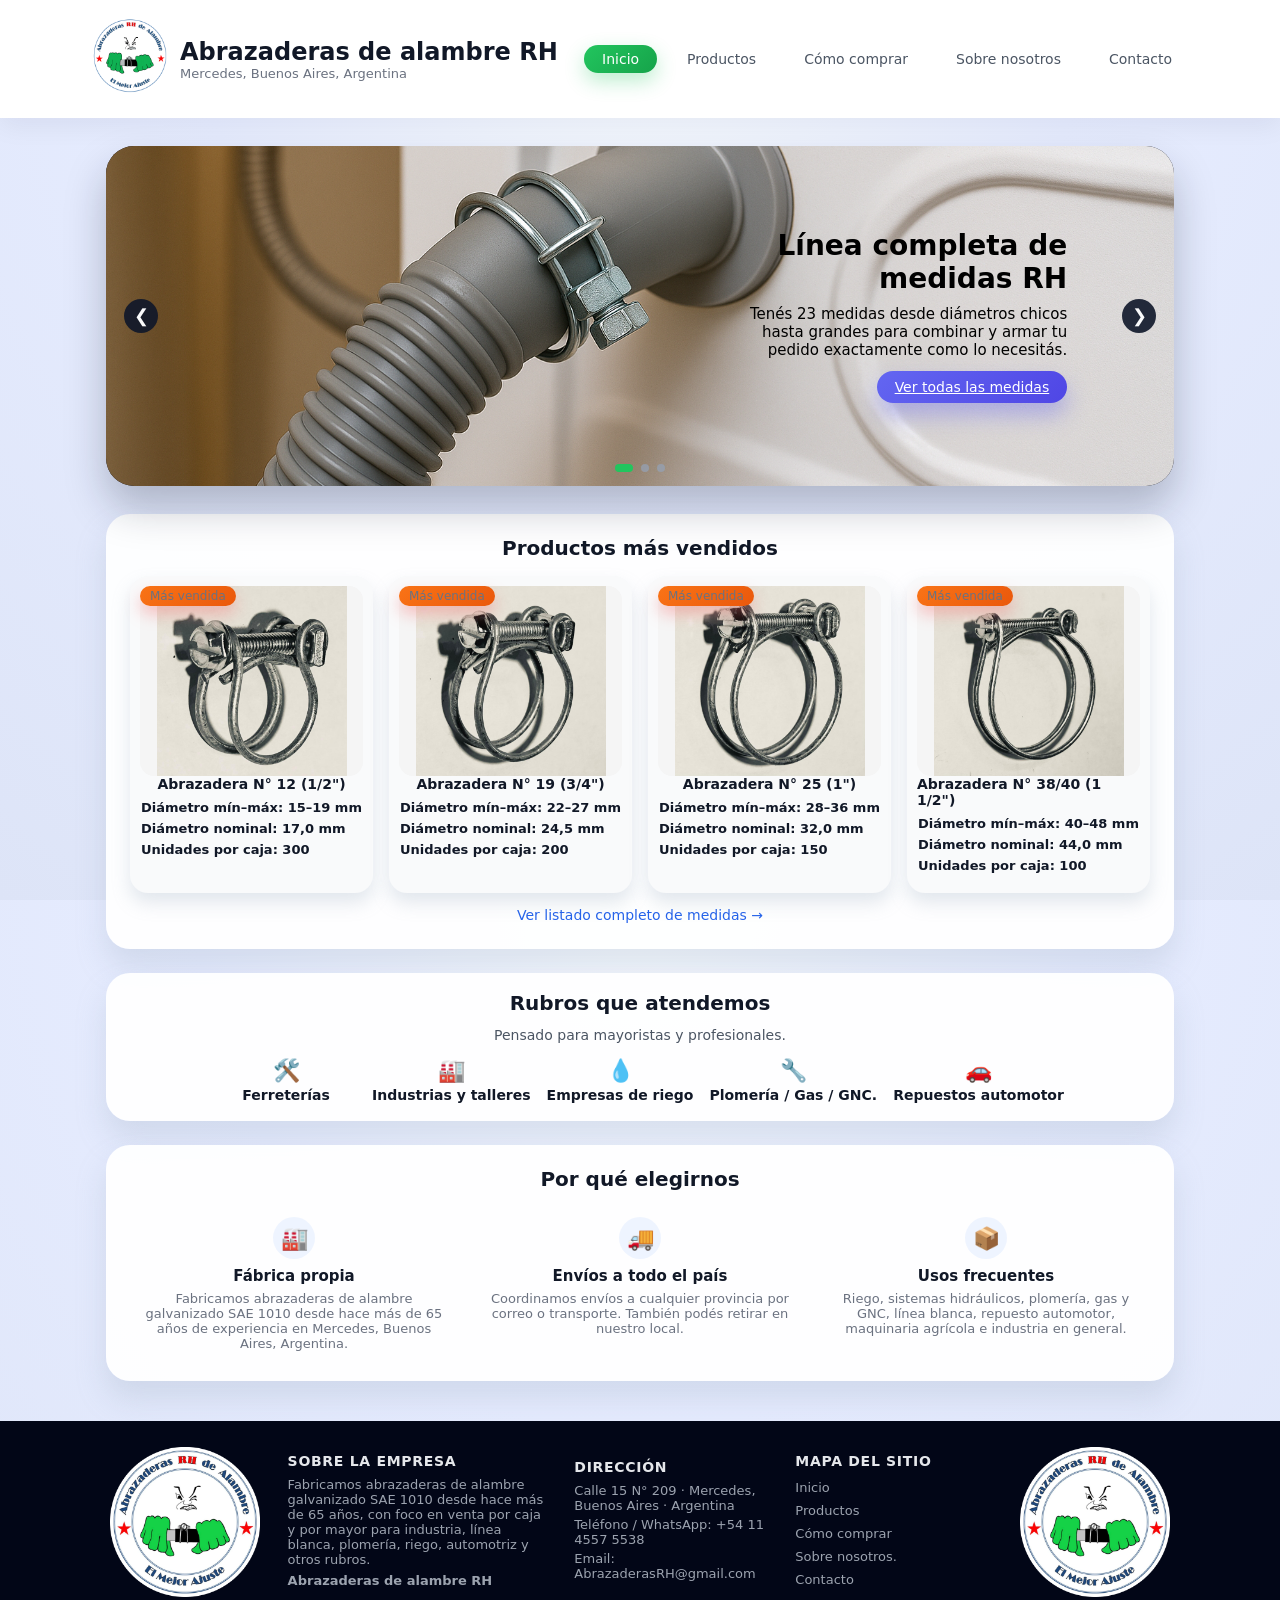
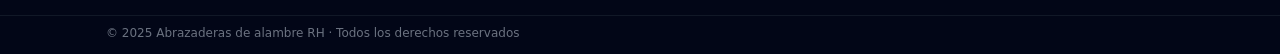
==== index.html @ 7b851ed1 "Subo sitio RH completo" ====
<!DOCTYPE html>
<html lang="es">
  <head>
    <meta charset="UTF-8">
    <title>Abrazaderas de alambre RH - Inicio</title>
    <meta name="viewport" content="width=device-width, initial-scale=1">
    <link rel="stylesheet" href="styles.css">
    <link rel="icon" type="image/png" href="favicon.png">
  </head>
  <body>

    <!-- NAVBAR -->
    <nav class="navbar">
      <div class="container navbar-inner">
        <!-- IZQUIERDA: LOGO + NOMBRE -->
        <div class="navbar-left">
          <a href="index.html">
            <img src="logo.png" alt="Logo Abrazaderas RH" class="navbar-logo">
          </a>
          <div>
            <a href="index.html" class="navbar-brand">Abrazaderas de alambre RH</a>
            <div class="navbar-sub">Mercedes, Buenos Aires, Argentina</div>
          </div>
        </div>

        <!-- DERECHA: MENÚ -->
        <div class="nav-links">
          <a href="index.html" class="nav-link active">Inicio</a>
          <a href="productos.html" class="nav-link">Productos</a>
          <a href="como-comprar.html" class="nav-link">Cómo comprar</a>
          <a href="sobre-nosotros.html" class="nav-link">Sobre nosotros</a>
          <a href="contacto.html" class="nav-link">Contacto</a>
        </div>
      </div>
    </nav>

    <main class="container">

      <!-- SLIDER / HERO -->
      <section class="hero hero-slider">
        <div class="slider">
          <div class="slider-track">
            <!-- Slide 1: Abrazaderas por caja -->
            <div class="slide">
              <img src="lavarropa.png" alt="Abrazaderas RH - Foto 1">
              <div class="slide-caption">
                <h1 style="color: #000000;">
                  Línea completa de medidas RH
                </h1>
                <p style="color: #000000;">
                  Tenés 23 medidas desde diámetros chicos hasta grandes para combinar y armar tu pedido exactamente como lo necesitás.
                </p>

                <div style="margin-top:12px; display:flex; gap:10px; justify-content:flex-end;">
                  <a href="productos.html" class="btn btn-primary">Ver todas las medidas</a>
                </div>
              </div>
            </div>

            <!-- Slide 2: Fábrica propia -->
            <div class="slide">
              <img
                src="auto mototr.png"
                alt="Abrazaderas RH - Información y contacto"
              >
              <div class="slide-caption">
                <h1>Conocé más sobre Abrazaderas RH</h1>
                <p>
                  Somos una fábrica familiar de abrazaderas de alambre galvanizado SAE 1010,
                  con más de 65 años de trabajo en Mercedes, Buenos Aires.
                </p>

                <div style="margin-top: 12px; display:flex; gap:8px; justify-content:flex-end; flex-wrap:wrap;">
                  <!-- BOTÓN 1: SOBRE NOSOTROS -->
                  <a
                    href="sobre-nosotros.html"
                    class="btn btn-primary"
                  >
                    Sobre nosotros
                  </a>
                </div>
              </div>
            </div>

            <!-- Slide 3: Pedidos mayoristas por WhatsApp -->
            <div class="slide">
              <img src="Manguera.png" alt="Abrazaderas RH - Foto 3">
              <div class="slide-caption">
                <h1>Pedidos muy fáciles</h1>
                <p>
                  Armás el pedido por caja en la web y te enviamos un mail con el detalle para confirmar stock, precios, pago y envío.
                </p>
                <div style="margin-top:12px; display:flex; gap:10px; justify-content:flex-end;">
                  <a href="como-comprar.html" class="btn btn-secondary">Cómo hacer tu pedido</a>
                </div>
              </div>
            </div>
          </div>

          <button class="slider-arrow slider-arrow-prev">&#10094;</button>
          <button class="slider-arrow slider-arrow-next">&#10095;</button>

          <div class="slider-dots">
            <button class="slider-dot active" data-index="0"></button>
            <button class="slider-dot" data-index="1"></button>
            <button class="slider-dot" data-index="2"></button>
          </div>
        </div>
      </section>

      <!-- PRODUCTOS MÁS VENDIDOS -->
      <section class="card">
        <h2>Productos más vendidos</h2>

        <div class="featured-grid">
          <!-- N° 12 (1/2") -->
          <a href="productos.html#producto-12" class="featured-item" style="position:relative;">
            <span class="producto-badge">Más vendida</span>
            <img src="imgabra12.jpg" alt="Abrazadera N° 12 (1/2&quot;)">
            <h3>Abrazadera N° 12 (1/2")</h3>
            <div style="margin-top:4px;">
              <p class="producto-card-tech">Diámetro mín–máx: 15–19 mm</p>
              <p class="producto-card-tech">Diámetro nominal: 17,0 mm</p>
              <p class="producto-card-tech">Unidades por caja: 300</p>
            </div>
          </a>

          <!-- N° 19 (3/4") -->
          <a href="productos.html#producto-19" class="featured-item" style="position:relative;">
            <span class="producto-badge">Más vendida</span>
            <img src="imgabra19.jpg" alt="Abrazadera N° 19 (3/4&quot;)">
            <h3>Abrazadera N° 19 (3/4")</h3>
            <div style="margin-top:4px;">
              <p class="producto-card-tech">Diámetro mín–máx: 22–27 mm</p>
              <p class="producto-card-tech">Diámetro nominal: 24,5 mm</p>
              <p class="producto-card-tech">Unidades por caja: 200</p>
            </div>
          </a>

          <!-- N° 25 (1") -->
          <a href="productos.html#producto-25" class="featured-item" style="position:relative;">
            <span class="producto-badge">Más vendida</span>
            <img src="imgabra25.jpg" alt="Abrazadera N° 25 (1&quot;)">
            <h3>Abrazadera N° 25 (1")</h3>
            <div style="margin-top:4px;">
              <p class="producto-card-tech">Diámetro mín–máx: 28–36 mm</p>
              <p class="producto-card-tech">Diámetro nominal: 32,0 mm</p>
              <p class="producto-card-tech">Unidades por caja: 150</p>
            </div>
          </a>

          <!-- N° 38/40 (1 1/2") -->
          <a href="productos.html#producto-38-40" class="featured-item" style="position:relative;">
            <span class="producto-badge">Más vendida</span>
            <img src="imgabra38-40.jpg" alt="Abrazadera N° 38/40 (1 1/2&quot;)">
            <h3>Abrazadera N° 38/40 (1 1/2")</h3>
            <div style="margin-top:4px;">
              <p class="producto-card-tech">Diámetro mín–máx: 40–48 mm</p>
              <p class="producto-card-tech">Diámetro nominal: 44,0 mm</p>
              <p class="producto-card-tech">Unidades por caja: 100</p>
            </div>
          </a>

        </div>

        <p style="text-align:center; margin-top:14px; font-size:14px;">
          <a href="productos.html" style="color:#2563eb; text-decoration:none;">
            Ver listado completo de medidas →
          </a>
        </p>
      </section>

      <!-- RUBROS QUE ATENDEMOS -->
      <section class="card" style="padding-top:18px; padding-bottom:18px;">
        <h2 style="margin-bottom:10px;">Rubros que atendemos</h2>
        <p class="info-texto" style="text-align:center; margin-bottom:12px;">
          Pensado para mayoristas y profesionales.
        </p>
        <div style="display:flex; flex-wrap:wrap; justify-content:center; gap:16px;">
          <div style="text-align:center; min-width:140px;">
            <div style="font-size:22px; margin-bottom:4px;">🛠️</div>
            <div style="font-size:14px; font-weight:600;">Ferreterías</div>
          </div>
          <div style="text-align:center; min-width:140px;">
            <div style="font-size:22px; margin-bottom:4px;">🏭</div>
            <div style="font-size:14px; font-weight:600;">Industrias y talleres</div>
          </div>
          <div style="text-align:center; min-width:140px;">
            <div style="font-size:22px; margin-bottom:4px;">💧</div>
            <div style="font-size:14px; margin-bottom:0; font-weight:600;">Empresas de riego</div>
          </div>
          <div style="text-align:center; min-width:160px;">
            <div style="font-size:22px; margin-bottom:4px;">🔧</div>
            <div style="font-size:14px; font-weight:600;">Plomería / Gas / GNC.</div>
          </div>
          <div style="text-align:center; min-width:160px;">
            <div style="font-size:22px; margin-bottom:4px;">🚗</div>
            <div style="font-size:14px; font-weight:600;">Repuestos automotor</div>
          </div>
        </div>
      </section>

      <!-- POR QUÉ ELEGIRNOS -->
      <section class="card">
        <h2>Por qué elegirnos</h2>
        <div class="about-icons">
          <div class="about-item">
            <div class="about-icon">🏭</div>
            <h3>Fábrica propia</h3>
            <p>
              Fabricamos abrazaderas de alambre galvanizado SAE 1010 desde hace más de 65 años de experiencia
              en Mercedes, Buenos Aires, Argentina.
            </p>
          </div>
          <div class="about-item">
            <div class="about-icon">🚚</div>
            <h3>Envíos a todo el país</h3>
            <p>
              Coordinamos envíos a cualquier provincia por correo o transporte.
              También podés retirar en nuestro local.
            </p>
          </div>
          <div class="about-item">
            <div class="about-icon">📦</div>
            <h3>Usos frecuentes</h3>
            <p>
              Riego, sistemas hidráulicos, plomería, gas y GNC, línea blanca,
              repuesto automotor, maquinaria agrícola e industria en general.
            </p>
          </div>
        </div>
      </section>

    </main>

    <!-- FOOTER -->
    <footer>
      <div class="footer-main">
        <div class="container footer-inner">
          <!-- LOGO GRANDE ARRIBA (SE OCULTA EN CELULAR) -->
          <div class="footer-logo-side footer-logo-top">
            <a href="index.html">
              <img src="logoblanco.jpg" alt="Logo Abrazaderas RH">
            </a>
          </div>

          <!-- COLUMNA 1: SOBRE LA EMPRESA -->
          <div class="footer-column">
            <h4>Sobre la empresa</h4>
            <p>
              Fabricamos abrazaderas de alambre galvanizado SAE 1010 desde hace más de 65 años,
              con foco en venta por caja y por mayor para industria, línea blanca, plomería,
              riego, automotriz y otros rubros.
            </p>
            <p class="footer-brand">Abrazaderas de alambre RH</p>
          </div>

          <!-- COLUMNA 2: DIRECCIÓN -->
          <div class="footer-column">
            <h4>Dirección</h4>
            <p>Calle 15 N° 209 · Mercedes, Buenos Aires · Argentina</p>
            <p>Teléfono / WhatsApp: +54 11 4557 5538</p>
            <p>Email: AbrazaderasRH@gmail.com</p>
          </div>

          <!-- COLUMNA 3: MAPA DEL SITIO -->
          <div class="footer-column">
            <h4>Mapa del sitio</h4>
            <ul class="footer-links">
              <li><a href="index.html">Inicio</a></li>
              <li><a href="productos.html">Productos</a></li>
              <li><a href="como-comprar.html">Cómo comprar</a></li>
              <li><a href="sobre-nosotros.html">Sobre nosotros.</a></li>
              <li><a href="contacto.html">Contacto</a></li>
            </ul>
          </div>

          <!-- LOGO GRANDE DERECHA -->
          <!-- LOGO GRANDE ABAJO (SE VE TAMBIÉN EN CELULAR) -->
          <div class="footer-logo-side footer-logo-bottom">
            <a href="index.html">
              <img src="logoblanco.jpg" alt="Logo Abrazaderas RH">
            </a>
          </div>
        </div>
      </div>

      <div class="footer-bottom">
        <div class="container footer-bottom-inner">
          © 2025 Abrazaderas de alambre RH · Todos los derechos reservados
        </div>
      </div>
    </footer>

    <!-- JS del slider -->
    <script>
      document.addEventListener("DOMContentLoaded", function () {
        const track = document.querySelector(".slider-track");
        const slides = document.querySelectorAll(".slide");
        const prevBtn = document.querySelector(".slider-arrow-prev");
        const nextBtn = document.querySelector(".slider-arrow-next");
        const dots = document.querySelectorAll(".slider-dot");

        let current = 0;
        const total = slides.length;
        let autoTimer = null;

        function goToSlide(index) {
          if (!track) return;
          current = (index + total) % total;
          const offset = -current * 100;
          track.style.transform = "translateX(" + offset + "%)";
          dots.forEach((d, i) => d.classList.toggle("active", i === current));
        }

        function startAuto() {
          stopAuto();
          autoTimer = setInterval(() => {
            goToSlide(current + 1);
          }, 5000);
        }

        function stopAuto() {
          if (autoTimer) clearInterval(autoTimer);
        }

        if (prevBtn && nextBtn) {
          prevBtn.addEventListener("click", () => {
            goToSlide(current - 1);
            startAuto();
          });
          nextBtn.addEventListener("click", () => {
            goToSlide(current + 1);
            startAuto();
          });
        }

        dots.forEach(dot => {
          dot.addEventListener("click", () => {
            const idx = parseInt(dot.getAttribute("data-index"), 10);
            goToSlide(idx);
            startAuto();
          });
        });

        goToSlide(0);
        startAuto();
      });
    </script>

  </body>
</html>
---- styles.css ----
/* -------------------
   RESET BÁSICO
   - Saca márgenes/paddings por defecto del navegador
   - Activa box-sizing: border-box en todo (más fácil calcular anchos)
------------------- */
* {
  box-sizing: border-box;  /* el ancho incluye padding y borde */
  margin: 0;
  padding: 0;
}

html,
body {
  height: 100%; /* para que el body pueda ocupar todo el alto */
}

body {
  /* Fuente general del sitio (tipo "moderna" del sistema) */
  font-family: system-ui, -apple-system, BlinkMacSystemFont, "Segoe UI", sans-serif;
  /* Fondo con degradé radial celeste clarito */
  background: radial-gradient(circle at top, #f7fbff 0, #e6ecff 40%, #dde4f7 100%);
  color: #111827; /* texto principal gris muy oscuro (casi negro) */
}

/* CONTENEDOR GENERAL
   - Limita el contenido al centro con un máximo de ancho
   - Deja un poco de padding lateral
*/
.container {
  max-width: 1100px;
  margin: 0 auto;   /* centra horizontalmente */
  padding: 0 16px;  /* espacio a los lados */
}

/* -------------------
   NAVBAR (barra superior)
------------------- */

.navbar {
  position: sticky;                  /* se queda pegada arriba al hacer scroll */
  top: 0;
  z-index: 50;                       /* por encima de otros elementos */
  background: #ffffff;               /* fondo blanco */
  box-shadow: 0 8px 25px rgba(15, 23, 42, 0.06); /* sombrita suave */
}

.navbar-inner {
  display: flex;                     /* alinea logo + menú en una fila */
  align-items: center;
  justify-content: space-between;    /* espacio entre logo y links */
  padding: 16px 0;
}

/* Contenedor logo + texto más juntito */
.navbar-left {
  display: flex;
  align-items: center;
  gap: 8px;                          /* separa un poco logo y texto */
}

/* Logo grande */
.navbar-logo {
  height: 82px;
  width: auto;                       /* respeta proporciones de la imagen */
}

/* En pantallas chicas hago el logo un poco más chico */
@media (max-width: 600px) {
  .navbar-logo {
    height: 64px;
  }
}

/* Texto de marca (título) al lado del logo */
.navbar-brand {
  font-weight: 800;                  /* bien gruesa la letra */
  font-size: 24px;
  color: #111827;
  text-decoration: none;             /* sin subrayado */
}

/* Subtítulo debajo o al lado de la marca, letra más chica y gris */
.navbar-sub {
  font-size: 13px;
  color: #6b7280;
}

/* Contenedor de los links del menú principal */
.nav-links {
  display: flex;
  gap: 12px;                         /* separación entre cada link */
}

/* Estilo de cada link del menú */
.nav-link {
  padding: 6px 18px;
  border-radius: 999px;              /* forma de pastilla */
  font-size: 14px;
  text-decoration: none;
  color: #4b5563;
  background: transparent;
  transition: all 0.15s ease;        /* anima cambios suaves en hover */
}

/* Hover: cambia fondo y color para feedback visual */
.nav-link:hover {
  background: rgba(148, 163, 184, 0.12);
  color: #111827;
}

/* Link activo (página actual): pastilla verde con sombra */
.nav-link.active {
  background: linear-gradient(135deg, #22c55e, #16a34a);
  color: #ffffff;
  box-shadow: 0 8px 20px rgba(34, 197, 94, 0.3);
}

/* -------------------
   HERO / SLIDER (portada grande)
------------------- */

.hero {
  margin: 28px 0;                    /* espacio arriba y abajo */
}

/* Título grande general que se usa en varias páginas */
.hero-title {
  font-size: 28px;
  margin-bottom: 6px;
  font-weight: 800;
}

/* Subtítulo debajo del título principal */
.hero-subtitle {
  font-size: 15px;
  color: #4b5563;
  max-width: 740px;
  margin: 0 auto;                    /* centrado */
}

/* Texto genérico para párrafos informativos */
.info-texto {
  font-size: 14px;
  color: #4b5563;
  line-height: 1.5;                  /* interlineado más cómodo para leer */
}

/* Texto informativo centrado y con ancho máximo (productos hero) */
.info-texto-center {
  text-align: center;
  max-width: 700px;
  margin: 0 auto 6px;
}

/* Versión compacta con poco margen arriba/abajo */
.info-texto-compact {
  margin-top: 4px;
  margin-bottom: 6px;
}

/* Contenedor principal del slider/hero con imagen de fondo */
.hero-slider .slider {
  position: relative;
  overflow: hidden;                  /* oculta lo que se salga del borde */
  border-radius: 28px;
  background: #020617;
  color: #f9fafb;
  box-shadow: 0 22px 40px rgba(15, 23, 42, 0.25);
}

/* Pista que contiene todas las slides una al lado de la otra */
.slider-track {
  display: flex;
  transition: transform 0.4s ease;   /* mueve las slides suavemente */
}

/* Cada slide del slider */
.slide {
  min-width: 100%;                   /* ocupa todo el ancho del slider */
  position: relative;
  height: 340px;
}

/* Imagen dentro de cada slide */
.slide img {
  width: 100%;
  height: 100%;
  object-fit: cover;                 /* recorta para llenar el espacio */
  display: block;
}

/* Caja de texto (título + descripción) superpuesta a la imagen */
.slide-caption {
  position: absolute;
  right: 10%;                        /* alejado del borde derecho */
  top: 50%;
  transform: translateY(-50%);       /* centro vertical */
  max-width: 360px;
  text-align: right;
}

.slide-caption h1 {
  font-size: 28px;
  font-weight: 800;
  margin-bottom: 10px;
}

.slide-caption p {
  font-size: 15px;
  color: #e5e7eb;
}

/* Flechas de navegación del slider (prev y next) */
.slider-arrow {
  position: absolute;
  top: 50%;
  transform: translateY(-50%);
  border: none;
  background: rgba(15, 23, 42, 0.9);
  color: #f9fafb;
  width: 34px;
  height: 34px;
  border-radius: 999px;              /* botón circular */
  display: flex;
  align-items: center;
  justify-content: center;
  cursor: pointer;
  font-size: 18px;
}

.slider-arrow-prev {
  left: 18px;
}

.slider-arrow-next {
  right: 18px;
}

/* Puntitos de navegación del slider (indicadores de slide) */
.slider-dots {
  position: absolute;
  bottom: 14px;
  left: 50%;
  transform: translateX(-50%);
  display: flex;
  gap: 8px;
}

.slider-dot {
  width: 8px;
  height: 8px;
  border-radius: 999px;
  border: none;
  background: rgba(148, 163, 184, 0.7);
  cursor: pointer;
}

/* Punto activo (slide actual) un poco más largo y verde */
.slider-dot.active {
  width: 18px;
  background: #22c55e;
}



/* -------------------
   TARJETAS GENERALES (cards blancas)
------------------- */

.card {
  background: rgba(255, 255, 255, 0.95);
  border-radius: 24px;
  padding: 22px 24px 26px;
  box-shadow: 0 18px 30px rgba(148, 163, 184, 0.25);
  margin-bottom: 24px;
}

/* Título dentro de las cards */
.card h2 {
  font-size: 20px;
  font-weight: 700;
  text-align: center;
  margin-bottom: 16px;
}

/* -------------------
   PRODUCTOS MÁS VENDIDOS (INICIO)
------------------- */

.featured-grid {
  display: grid;
  grid-template-columns: repeat(4, minmax(0, 1fr)); /* 4 columnas iguales */
  gap: 16px;                                        /* espacio entre tarjetas */
}

/* Tarjeta de producto destacado en el inicio */
.featured-item {
  text-decoration: none;
  background: #f9fafb;
  border-radius: 18px;
  padding: 10px 10px 14px;
  box-shadow: 0 10px 18px rgba(148, 163, 184, 0.25);
  display: flex;
  flex-direction: column;
  align-items: center;
  transition: transform 0.12s ease, box-shadow 0.12s ease;
}

/* Imagen de cada producto destacado */
.featured-item img {
  width: 100%;
  height: 190px;
  object-fit: contain;          /* muestra toda la abrazadera aunque sobre fondo */
  object-position: center;
  display: block;
  border-radius: 14px;
  background: #f5f5f5;          /* fondo gris clarito por si la foto tiene fondo transparente */
}

/* Nombre corto del producto destacado */
.featured-item h3 {
  font-size: 14px;
  color: #111827;
  margin-bottom: 4px;
}

/* Subtexto (por ejemplo, medida o info extra) */
.featured-item span {
  font-size: 12px;
  color: #6b7280;
}

/* Efecto al pasar el mouse: se levanta un poquito y aumenta la sombra */
.featured-item:hover {
  transform: translateY(-4px);
  box-shadow: 0 16px 26px rgba(148, 163, 184, 0.35);
}

/* -------------------
   SOBRE NOSOTROS (INICIO)
------------------- */

.about-icons {
  display: grid;
  grid-template-columns: repeat(3, minmax(0, 1fr)); /* 3 columnas */
  gap: 18px;
  margin-top: 6px;
}

/* Cada ítem con icono y texto */
.about-item {
  text-align: center;
  padding: 10px 10px 4px;
}

/* Circulito con icono dentro (emoji, ícono, etc.) */
.about-icon {
  width: 42px;
  height: 42px;
  border-radius: 999px;
  display: flex;
  align-items: center;
  justify-content: center;
  font-size: 22px;
  margin: 0 auto 8px;
  background: rgba(59, 130, 246, 0.08);
  color: #1d4ed8;
}

/* Título corto de cada característica */
.about-item h3 {
  font-size: 15px;
  margin-bottom: 6px;
}

/* Texto descriptivo debajo del título */
.about-item p {
  font-size: 13px;
  color: #6b7280;
}

/* -------------------
   LISTADO DE PRODUCTOS (PRODUCTOS.HTML)
------------------- */

/* main de productos separado del navbar */
.page-productos main.container {
  margin-top: 20px;
}

/* Título hero específico de productos más chico y centrado */
.page-productos .hero-title {
  font-size: 24px;
  text-align: center;
  margin-bottom: 6px;
}

/* Texto que resume cuántos productos hay, filtros aplicados, etc. */
.productos-resumen {
  font-size: 14px;
  color: #4b5563;
  margin-bottom: 8px;
  text-align: center;
}

/* Contenedor de los botones de filtro (por uso, por industria, etc.) */
.productos-filtros {
  display: flex;
  flex-wrap: wrap;   /* pasa a varias filas si no entra todo */
  gap: 8px;
  margin-bottom: 14px;
}

/* Estilo de cada botón de filtro */
.productos-filtro-btn {
  border-radius: 999px;
  border: 1px solid #e5e7eb;
  padding: 6px 14px;
  font-size: 13px;
  background: #f9fafb;
  color: #4b5563;
  cursor: pointer;
  transition: all 0.12s ease;
}

.productos-filtro-btn:hover {
  background: #e5e7eb;
}

/* Filtro activo con fondo verde similar al menú */
.productos-filtro-btn.active {
  background: linear-gradient(135deg, #22c55e, #16a34a);
  color: #ffffff;
  border-color: #16a34a;
  box-shadow: 0 8px 18px rgba(34, 197, 94, 0.35);
}

/* Grid general de tarjetas de productos */
.productos-grid {
  display: grid;
  grid-template-columns: repeat(auto-fill, minmax(230px, 1fr)); /* se adapta a ancho disponible */
  gap: 18px;
  margin-top: 0;
}

/* Tarjeta de cada producto en la página de productos */
.producto-card {
  background: #f9fafb;
  border-radius: 22px;
  box-shadow: 0 18px 30px rgba(148, 163, 184, 0.35);
  padding: 14px 14px 16px;
  display: flex;
  flex-direction: column;
  align-items: stretch;
  text-align: center;
  position: relative; /* para poder posicionar el badge "Más vendida" */
}

/* Contenedor de la imagen de producto */
.producto-card-img {
  width: 100%;
  height: 150px;
  border-radius: 18px;
  background-color: #e4dccd; /* tono tipo cartón/caja */
  display: flex;
  align-items: center;
  justify-content: center;
  margin-bottom: 10px;
}

/* Imagen dentro de la tarjeta de producto */
.producto-card-img img {
  max-width: 100%;
  max-height: 100%;
  object-fit: contain;
}

/* Etiquetas de uso (plomería, línea blanca, etc.) */
.producto-card-etiquetas {
  display: flex;
  justify-content: center;
  flex-wrap: wrap;
  gap: 6px;
  margin-bottom: 4px;
}

/* Chip de etiqueta individual */
.producto-tag {
  font-size: 11px;
  padding: 2px 8px;
  border-radius: 999px;
  background: rgba(59, 130, 246, 0.08);
  color: #1d4ed8;
}

/* Línea técnica, por ej: "Alambre SAE 1010 · Galvanizado" */
.producto-card-tech {
  font-size: 13px;
  font-weight: 600;
  margin-bottom: 6px;
  color: #111827;
}

/* Variante sin margen extra (para listas compactas) */
.producto-card-tech-tight {
  margin-bottom: 0;
}

/* Contenedor de detalles técnicos (margen arriba) */
.producto-card-detalle {
  margin-top: 4px;
}

/* Versión alineada a la izquierda (para textos tipo listado) */
.producto-card-detalle-left {
  margin-top: 4px;
  text-align: left;
}

/* Título principal del producto (nombre comercial) */
.producto-card-title {
  font-size: 15px;
  font-weight: 700;
  margin-bottom: 4px;
}

/* Descripción corta de la tarjeta */
.producto-card-text {
  font-size: 13px;
  color: #4b5563;
  margin-bottom: 10px;
}

/* Badge "Más vendida" en la esquina superior izquierda */
.producto-badge {
  position: absolute;
  top: 10px;
  left: 10px;
  background: linear-gradient(135deg, #f97316, #ea580c);
  color: #ffffff;
  border-radius: 999px;
  padding: 3px 10px;
  font-size: 11px;
  box-shadow: 0 8px 16px rgba(248, 113, 113, 0.4);
}

/* Botón dentro de la tarjeta (por ejemplo, "Agregar al pedido") */
.producto-card-btn {
  margin-top: auto; /* empuja el botón hacia abajo para alinear alturas */
}

/* -------------------
   BOTONES GENERALES REUTILIZABLES
------------------- */

.btn {
  border: none;
  border-radius: 999px;
  padding: 8px 18px;
  font-size: 14px;
  cursor: pointer;
  font-weight: 500;
  transition: transform 0.12s ease, box-shadow 0.12s ease, background 0.12s ease;
}

/* Botón pequeño (por ejemplo en links a PDF) */
.btn-sm {
  display: inline-block;
  margin-top: 8px;
  padding: 6px 12px;
  font-size: 12px;
}

/* Botón principal violeta */
.btn-primary {
  background: linear-gradient(135deg, #6366f1, #4f46e5);
  color: #ffffff;
  box-shadow: 0 12px 22px rgba(99, 102, 241, 0.4);
}

.btn-primary:hover {
  transform: translateY(-1px);
  box-shadow: 0 16px 26px rgba(99, 102, 241, 0.5);
}

/* Botón secundario gris (en realidad violeta, igual al primary acá) */
.btn-secondary {
  background: linear-gradient(135deg, #6366f1, #4f46e5);
  color: #ffffff;
  box-shadow: 0 12px 22px rgba(99, 102, 241, 0.4);
}

/* Botón rojo (para acciones fuertes, eliminar, etc.) */
.btn-danger {
  background: #ef4444;
  color: #ffffff;
}

/* Utilidad para empujar botón hacia la derecha */
.ml-auto {
  margin-left: auto;
}

/* -------------------
   CARRITO FLOTANTE + MODALES (BASE)
------------------- */

/* Botón flotante del carrito (icono que aparece abajo a la derecha) */
.fab-carrito {
  position: fixed;
  right: 22px;
  bottom: 26px;
  width: 64px;
  height: 64px;
  border-radius: 999px;
  border: none;
  background: linear-gradient(135deg, #f97316, #ea580c);
  color: #ffffff;
  display: none;             /* por defecto oculto, se muestra con JS */
  align-items: center;
  justify-content: center;
  font-size: 18px;
  box-shadow: 0 20px 30px rgba(248, 113, 113, 0.45);
  cursor: pointer;
  z-index: 40;
}

/* Fondo oscuro detrás del modal del carrito */
.carrito-backdrop {
  position: fixed;
  inset: 0;                  /* top:0, right:0, bottom:0, left:0 */
  background: rgba(15, 23, 42, 0.5);
  display: none;
  align-items: center;
  justify-content: center;
  z-index: 60;
}

/* Cuando tiene la clase visible, se muestra el overlay */
.carrito-backdrop.visible {
  display: flex;
}

/* Modal base (caja blanca del carrito / datos) */
.carrito-modal {
  background: #ffffff;
  border-radius: 22px;
  padding: 18px 20px 20px;
  width: 430px;
  max-width: 92vw;
  box-shadow: 0 22px 40px rgba(15, 23, 42, 0.35);
}

/* Versión más ancha del modal para datos de contacto */
.carrito-modal-datos {
  width: 720px;
  max-width: 95vw;
}

/* Cabecera del modal: título + botón cerrar */
.carrito-modal-header {
  display: flex;
  align-items: center;
  justify-content: space-between;
  margin-bottom: 10px;
}

.carrito-modal-header h2 {
  font-size: 18px;
  margin: 0;
}

/* Botón "X" para cerrar el modal */
.btn-cerrar-modal {
  border: none;
  background: transparent;
  font-size: 20px;
  cursor: pointer;
}

/* Item dentro del carrito (línea con nombre + cantidad) */
.carrito-item {
  display: flex;
  align-items: center;
  justify-content: space-between;
  padding: 6px 0;
  border-bottom: 1px solid #e5e7eb;
  font-size: 14px;
}

/* Controles para sumar/restar cantidad */
.cantidad-controles {
  display: flex;
  align-items: center;
  gap: 6px;
}

/* Botón + y - de cantidad */
.btn-cantidad {
  width: 26px;
  height: 26px;
  border-radius: 999px;
  border: none;
  background: #e5e7eb;
  cursor: pointer;
}

/* Mensaje de carrito vacío */
.carrito-vacio {
  font-size: 14px;
  color: #6b7280;
}

/* Texto de total de cajas del pedido */
.total-cajas {
  margin-top: 8px;
  font-weight: 600;
}

/* Formulario de datos del cliente dentro del modal "simple" */
.form-grid {
  display: grid;
  grid-template-columns: repeat(3, minmax(0, 1fr)); /* 3 columnas */
  gap: 10px 14px;
  margin-top: 8px;
}

/* Etiqueta de cada campo del formulario */
.form-group label {
  font-size: 13px;
  color: #4b5563;
  display: block;
  margin-bottom: 3px;
}

/* Inputs y textarea del formulario base */
.form-group input,
.form-group textarea {
  width: 100%;
  border-radius: 10px;
  border: 1px solid #e5e7eb;
  padding: 7px 9px;
  font-size: 13px;
}

/* Altura mínima del textarea */
.form-group textarea {
  min-height: 70px;
  resize: vertical;  /* deja cambiar alto manualmente */
}

/* Asterisco rojo para indicar campo obligatorio */
.requerido {
  color: #ef4444;
  font-weight: 600;
}

/* Botón verde para enviar el pedido por WhatsApp */
.btn-whatsapp {
  border: none;
  border-radius: 999px;
  padding: 9px 20px;
  background: #22c55e;
  color: #ffffff;
  font-weight: 600;
  cursor: pointer;
  font-size: 14px;
  margin-top: 4px;
}

/* -------------------
   CONTACTO (CUADRO ÚNICO en inicio o páginas)
------------------- */

.contact-card {
  text-align: center;
  max-width: 520px;
  margin: 26px auto 40px;
  padding-top: 24px;
  padding-bottom: 26px;
}

/* -------------------
   FOOTER (pie de página)
------------------- */

footer {
  margin-top: 40px;
}

.footer-main {
  background: #020617;
  color: #e5e7eb;
  padding: 26px 0 18px;
}

/* Fila principal del footer: logos laterales + columnas de info */
.footer-logo-row {
  display: flex;
  align-items: flex-start;
  justify-content: space-between;
  gap: 24px;
}

/* Logo pequeño junto a las columnas (no el gigante de los costados) */
.footer-logo {
  height: 72px;
  width: auto;
  object-fit: contain;
  flex-shrink: 0;
}

/* Grid interno del footer:
   5 columnas: 
   - logo/brand izquierda
   - texto empresa
   - columnas de links / info
   - logo/brand derecha
*/
.footer-inner {
  display: grid;
  grid-template-columns: 1.2fr 2fr 1.5fr 1.5fr 1.2fr;
  gap: 24px;
  align-items: center;
}

/* Contenedor de los logos grandes de los costados */
.footer-logo-side {
  display: flex;
  align-items: center;
  justify-content: center;
}

/* Imagen de los logos grandes laterales del footer */
.footer-logo-side img {
  width: 150px;
  max-width: 100%;
  height: auto;
  display: block;
}

/* En pantallas chicas el footer pasa a columnas apiladas */
@media (max-width: 768px) {
  .footer-inner {
    grid-template-columns: 1fr;
  }

  .footer-logo-side img {
    width: 110px;
    margin-bottom: 8px;
  }
}

/* Título de cada columna del footer ("Mapa del sitio", "Contacto", etc.) */
.footer-column h4 {
  font-size: 14px;
  margin-bottom: 8px;
  text-transform: uppercase;
  letter-spacing: 0.05em;
}

/* Párrafos de texto dentro del footer */
.footer-column p {
  font-size: 13px;
  color: #9ca3af;
  margin-bottom: 4px;
}

/* Nombre de la marca en el footer, un poco más marcado */
.footer-brand {
  margin-top: 6px;
  font-weight: 600;
  color: #e5e7eb;
}

/* Lista de links del mapa del sitio */
.footer-links {
  list-style: none; /* sin viñetas */
}

.footer-links li {
  margin-bottom: 4px;
}

/* Enlaces del footer */
.footer-links a {
  font-size: 13px;
  color: #9ca3af;
  text-decoration: none;
}

.footer-links a:hover {
  color: #e5e7eb;  /* se aclara al pasar el mouse */
}

/* Franja inferior del footer con copyright o texto legal */
.footer-bottom {
  background: #020617;
  border-top: 1px solid #111827;
  padding: 10px 0 14px;
}

/* Texto centrado chiquito del final */
.footer-bottom-inner {
  font-size: 12px;
  color: #6b7280;
}

/* -------------------
   RESPONSIVE (adaptaciones a pantallas chicas)
------------------- */

@media (max-width: 768px) {
  /* Navbar en columna cuando no entra todo en una fila */
  .navbar-inner {
    flex-direction: column;
    align-items: flex-start;
    gap: 8px;
  }

  .nav-links {
    width: 100%;
    justify-content: flex-start;
    flex-wrap: wrap;
  }

  .hero-slider .slider {
    border-radius: 18px;
  }

  .slide {
    height: 260px;
  }

  .slide-caption {
    max-width: 260px;
    right: 6%;
  }

  /* En tablet: 2 columnas de productos destacados en vez de 4 */
  .featured-grid {
    grid-template-columns: repeat(2, minmax(0, 1fr));
  }

  /* Iconos de "Sobre nosotros" en una sola columna */
  .about-icons {
    grid-template-columns: 1fr;
  }

  /* Formulario base en 2 columnas en pantallas medianas */
  .form-grid {
    grid-template-columns: repeat(2, minmax(0, 1fr));
  }

  /* Footer logos/columnas apilados y centrados */
  .footer-logo-row {
    flex-direction: column;
    align-items: center;
    text-align: center;
  }

  .footer-logo {
    margin-bottom: 8px;
  }

  .footer-inner {
    width: 100%;
    grid-template-columns: 1fr;
  }
}

/* Ajuste extra del logo en pantallas muy chicas */
@media (max-width: 600px) {
  .navbar-logo {
    height: 64px;
  }
}

/* En móviles muy pequeños:
   - Formulario de una sola columna
   - Productos destacados de una sola columna
   - Hero un poco más bajo
*/
@media (max-width: 480px) {
  .form-grid {
    grid-template-columns: 1fr;
  }

  .featured-grid {
    grid-template-columns: 1fr;
  }

  .slide {
    height: 230px;
  }
}

/* Imagen especial para el Combo Ferretero
   - Mantiene la proporción 4:3
   - Centra la foto dentro de la tarjeta
*/
.producto-card-img.combo-ferretero {
  aspect-ratio: 4 / 3;
  display: flex;
  align-items: center;
  justify-content: center;
  overflow: hidden;
  padding: 4px !important;
}

/* Foto del Combo Ferretero:
   - La rota 90° (porque la foto original está vertical)
   - La agranda un poco para llenar mejor el espacio
*/
.producto-card-img.combo-ferretero img {
  transform: rotate(90deg) scale(1.4);
  height: 110%;
  width: auto;
  object-fit: cover;
}

/* -------------------
   PRODUCTOS: CARRITO WIZARD + BUSCADOR
   (estilos específicos de productos.html)
------------------- */

/* Contenedor de buscador + guía (acordeones) */
.productos-tools {
  display: flex;
  gap: 16px;
  align-items: flex-start;
  flex-wrap: wrap;
  margin-top: 8px;
  margin-bottom: 12px;
}

/* Cada bloque de acordeón (buscador / guía) */
.productos-accordion {
  flex: 1;
  min-width: 260px;
}

/* Botón tipo "pastilla" de los acordeones de productos */
.accordion-toggle-pill {
  width: 100%;
  border: none;
  border-radius: 999px;
  padding: 8px 14px;
  font-size: 13px;
  font-weight: 600;
  cursor: pointer;
  background: #e5e7eb;
  color: #111827;
  box-shadow: 0 6px 10px rgba(148, 163, 184, 0.35);
  display: flex;
  align-items: center;
  justify-content: space-between;
  gap: 8px;
}

/* Icono izquierda del buscador (lupa) */
.accordion-icon-left {
  width: 18px;
  text-align: left;
  font-size: 15px;
}

/* Espaciador izquierdo en el acordeón de la guía */
.accordion-spacer-left {
  width: 16px;
}

/* Etiqueta centrada dentro de los botones de acordeón */
.accordion-label {
  flex: 1;
  text-align: center;
}

/* Flechas de acordeón en productos */
.page-productos .accordion-arrow {
  text-align: right;
  font-size: 12px;
}

/* Anchos específicos de flechas (para calzar el layout original) */
.page-productos .arrow-wide {
  width: 18px;
}

.page-productos .arrow-narrow {
  width: 16px;
}

/* Paneles desplegables: Buscador y Guía
   -> MISMOS ESTILOS PARA LOS DOS
*/
.panel-buscador,
.panel-guia {
  margin-top: 8px;
  display: none;
  background: #f9fafb;
  border-radius: 16px;
  padding: 12px 14px;
  border: 1px solid #e5e7eb;
  box-shadow: 0 8px 18px rgba(15, 23, 42, 0.12);
}


/* Label del buscador */
.buscador-label {
  font-size: 13px;
  color: #111827;
  display: block;
  margin: 0 0 6px 0;
  font-weight: 500;
}

/* Texto de ejemplos del buscador */
.buscador-ejemplos {
  font-size: 13px;
  color: #4b5563;
  margin: 0 0 6px 0;
}

/* Input del buscador */
#buscadorMedidas {
  border-radius: 999px;
  border: 1px solid #111827;
  padding: 8px 14px;
  font-size: 13px;
  width: 100%;
  outline: none;
  box-shadow: 0 8px 18px rgba(15, 23, 42, 0.18);
}

/* Buscador por medida:
   - Cambia el color del placeholder
   - En foco marca el borde y un "glow" verde
*/
#buscadorMedidas::placeholder {
  color: #6b7280;
}

#buscadorMedidas:focus {
  border-color: #22c55e;
  box-shadow: 0 0 0 2px rgba(34, 197, 94, 0.25);
}


/* Lista numerada de la guía */
.guia-lista {
  margin-left: 18px;
  margin-bottom: 6px;
  padding-left: 0;
  font-size: 13px;
  color: #4b5563;
}

/* Párrafo final de la guía */
.guia-texto {
  margin: 0;
  font-size: 13px;
  color: #4b5563;
}
/* Link "escribinos" dentro de la guía */
.guia-link-whatsapp {
  color: #16a34a;
  font-weight: 600;
  text-decoration: none;
}

.guia-link-whatsapp:hover {
  text-decoration: underline;
}


/* Botón flotante del carrito en la página de productos
   - Más grande y de color verde
*/
.page-productos .fab-carrito {
  position: fixed;
  right: 24px;
  bottom: 24px;
  width: 88px;
  height: 88px;
  border-radius: 999px;
  border: none;
  background: #4ade80; /* verde más claro */
  box-shadow: 0 18px 35px rgba(34, 197, 94, 0.45);
  display: none; /* se muestra solo si hay items (lo maneja JS) */
  flex-direction: column;
  align-items: center;
  justify-content: center;
  cursor: pointer;
  z-index: 60;
  padding: 10px 6px 8px;
}

.page-productos .fab-carrito:hover {
  transform: translateY(-1px);
  box-shadow: 0 22px 40px rgba(34, 197, 94, 0.6);
}

/* Contenedor del ícono del carrito dentro del botón flotante */
.page-productos .fab-cart-icon {
  display: flex;
  align-items: center;
  justify-content: center;
  flex: 1;
}

/* SVG del carrito (tamaño fijo) */
.page-productos .fab-cart-svg {
  width: 40px;
  height: 40px;
  stroke: #ffffff;
  fill: none;
}

/* Número de cajas seleccionadas (contador) debajo del icono */
.page-productos .fab-cart-count {
  margin-top: 4px;
  font-size: 12px;
  line-height: 1;
  font-weight: 700;
  color: #ffffff;
}

/* Backdrop específico del wizard de 4 pasos (similar al base) */
.page-productos .carrito-backdrop {
  position: fixed;
  inset: 0;
  background: rgba(15, 23, 42, 0.55);
  display: none;
  align-items: center;
  justify-content: center;
  z-index: 50;
}

/* Cuando está visible, se ve el overlay y el modal */
.page-productos .carrito-backdrop.visible {
  display: flex;
}

/* Modal principal del wizard (más grande y alto) */
.page-productos .carrito-modal {
  width: min(680px, 100% - 32px);
  max-height: 88vh;
  background: #ffffff;
  border-radius: 24px;
  box-shadow: 0 24px 55px rgba(15, 23, 42, 0.45);
  padding: 18px 20px 20px;
  overflow-y: auto;  /* si se pasa de altura, aparece scroll */
}

/* Cabecera del modal del wizard con título y botón cerrar */
.page-productos .carrito-modal-header {
  display: flex;
  justify-content: space-between;
  align-items: flex-start;
  gap: 8px;
  margin-bottom: 4px;
}

.page-productos .carrito-modal-header h2 {
  margin: 0;
  font-size: 18px;
}

/* Texto chico indicando en qué paso estás (ej: Paso 1 de 4) */
.page-productos .carrito-paso-label {
  margin: 2px 0 2px;
  font-size: 12px;
  color: #6b7280;
}

/* Descripción corta de lo que se hace en ese paso */
.page-productos .carrito-descripcion {
  margin: 0 0 4px;
  font-size: 13px;
  color: #4b5563;
}

/* Resumen en texto de lo que ya se eligió (entrega, pago, etc.) */
.page-productos .carrito-resumen-elecciones {
  margin: 0 0 12px;
  font-size: 12px;
  color: #6b7280;
}

/* Botón de cerrar (X) para el wizard, con fondo grisito */
.page-productos .btn-cerrar-modal {
  border: none;
  background: #e5e7eb;
  border-radius: 999px;
  width: 26px;
  height: 26px;
  cursor: pointer;
  font-size: 18px;
  line-height: 1;
}

.page-productos .btn-cerrar-modal:hover {
  background: #d1d5db;
}

/* Cada "paso" del wizard
   - Por ejemplo Paso 1: revisar productos, Paso 2: entrega, etc.
*/
.page-productos .paso-carrito {
  display: none;
}

/* Solo el paso activo se muestra */
.page-productos .paso-carrito.activo {
  display: block;
}

/* Items del carrito en la versión wizard (un poco más chico el texto) */
.page-productos .carrito-item {
  display: flex;
  justify-content: space-between;
  align-items: center;
  padding: 6px 0;
  border-bottom: 1px solid #e5e7eb;
  font-size: 13px;
}

/* Mensaje de carrito vacío en la página de productos */
.page-productos .carrito-vacio {
  font-size: 13px;
  color: #6b7280;
  margin: 4px 0;
}

/* Controles de cantidad en el wizard */
.page-productos .cantidad-controles {
  display: flex;
  align-items: center;
  gap: 6px;
}

/* Botones + y - un poco más chicos y con borde */
.page-productos .btn-cantidad {
  width: 24px;
  height: 24px;
  border-radius: 999px;
  border: 1px solid #d1d5db;
  background: #f9fafb;
  cursor: pointer;
}

/* Total de cajas en el resumen del carrito */
.page-productos .total-cajas {
  margin-top: 10px;
  font-weight: 700;
  font-size: 14px;
  text-align: right;
}

/* Fila de botones debajo del total (siguiente, volver, vaciar, etc.) */
.page-productos .carrito-botones-row {
  margin-top: 14px;
  display: flex;
  justify-content: space-between;
  gap: 8px;
  flex-wrap: wrap;
}

/* Grid de tarjetas para elegir tipo de entrega y método de pago */
.page-productos .opciones-grid {
  display: grid;
  grid-template-columns: repeat(auto-fit, minmax(220px, 1fr));
  gap: 10px;
  margin-top: 8px;
}

/* Tarjeta clickeable para cada opción de entrega/pago */
.page-productos .opcion-card {
  border-radius: 14px;
  border: 1px solid #e5e7eb;
  padding: 10px 12px;
  font-size: 13px;
  cursor: pointer;
  background: #f9fafb;
}

/* Título de la opción (ej: "Envío a todo el país") */
.page-productos .opcion-card strong {
  display: block;
  margin-bottom: 4px;
}

/* Hover de la tarjeta de opción */
.page-productos .opcion-card:hover {
  border-color: #22c55e;
  box-shadow: 0 6px 14px rgba(34, 197, 94, 0.18);
}

/* Opción seleccionada con borde verde y fondo verdoso */
.page-productos .opcion-card.seleccionada {
  border-color: #22c55e;
  background: #ecfdf3;
}

/* Fila final de botones del wizard (ej: "Volver", "Siguiente", "Enviar pedido") */
.page-productos .carrito-footer-botones {
  margin-top: 16px;
  display: flex;
  justify-content: space-between;
  gap: 10px;
  flex-wrap: wrap;
  align-items: center;
}

/* Formularios del Paso 4 (datos completos del cliente) */
.page-productos .form-grid-2cols {
  display: grid;
  grid-template-columns: repeat(auto-fit, minmax(220px, 1fr));
  gap: 10px 16px;
}

.page-productos .form-group {
  margin-bottom: 8px;
}

/* Etiquetas en la versión productos (texto apenas más oscuro) */
.page-productos .form-group label {
  display: block;
  font-size: 13px;
  margin-bottom: 3px;
  color: #374151;
}

/* Inputs y textareas en el wizard de productos */
.page-productos .form-group input,
.page-productos .form-group textarea {
  width: 100%;
  border-radius: 10px;
  border: 1px solid #e5e7eb;
  padding: 7px 9px;
  font-size: 13px;
}

/* Altura del textarea de aclaraciones en el wizard */
.page-productos .form-group textarea {
  min-height: 80px;
  resize: vertical;
}

/* ====== ERRORES DE FORMULARIO (PASO 4) ====== */

.form-group input.input-error,
.form-group textarea.input-error {
  border-color: #ef4444 !important;
  box-shadow: 0 0 0 1px rgba(239, 68, 68, 0.15);
}

.error-msg {
  font-size: 12px;
  color: #b91c1c;
  margin-top: 4px;
}

/* Asterisco rojo de requerido en el wizard */
.page-productos .requerido {
  color: #ef4444;
}

/* Bloques dentro del paso 4 */
.page-productos .bloque-seccion {
  margin-top: 10px;
  padding: 6px 0 10px;
  border-top: 1px solid #f3f4f6;
}

/* El primer bloque no lleva borde arriba */
.page-productos .bloque-seccion:first-of-type {
  border-top: none;
}

/* Título de cada bloque dentro del paso 4 */
.page-productos .bloque-titulo {
  font-size: 15px;
  font-weight: 600;
  margin: 4px 0 3px;
}

/* Link tipo "Agregar datos de empresa" o similar */
.page-productos .link-opcional {
  margin-top: 4px;
  font-size: 13px;
  color: #2563eb;
  background: none;
  border: none;
  padding: 0;
  cursor: pointer;
  text-decoration: underline;
}

/* Texto de ayuda chiquito debajo de algunos campos */
.page-productos .texto-ayuda {
  font-size: 12px;
  color: #6b7280;
  margin-top: 2px;
}

/* Bloque escondido de empresa/factura */
.bloque-empresa {
  display: none;
  margin-top: 8px;
}

/* Botón de enviar por WhatsApp en el paso 4 (más ancho) */
.page-productos .btn-whatsapp {
  min-width: 190px;
  width: auto;
  margin-top: 0;
}

/* Bloque final de confirmación del pedido */
.bloque-confirmacion {
  margin-top: 16px;
}

/* Título del bloque de confirmación */
.bloque-confirmacion-titulo {
  font-size: 15px;
  margin: 0 0 4px;
}

/* -------------------
   SOBRE NOSOTROS (HERO + ACORDEONES)
   (estilos específicos de sobre-nosotros.html)
------------------- */

/* Margen general del hero de la página "Sobre nosotros" */
.page-sobre-nosotros .about-hero {
  margin: 26px 0 18px;
}

/* Caja grande con la foto de fábrica / equipo / etc. */
.page-sobre-nosotros .about-hero-box {
  position: relative;
  border-radius: 28px;
  overflow: hidden;
  height: 310px;
  box-shadow: 0 22px 40px rgba(15, 23, 42, 0.25);
}

/* Imagen de fondo del hero "Sobre nosotros" */
.page-sobre-nosotros .about-hero-img {
  width: 100%;
  height: 100%;
  object-fit: cover;
  display: block;
}

/* Capa superior (overlay) donde va el título y subtítulo */
.page-sobre-nosotros .about-hero-overlay {
  position: absolute;
  top: 0;
  left: 50%;
  transform: translateX(-50%);    /* centra horizontalmente */
  width: 100%;
  height: 100%;
  padding: 18px 6% 38px;
  display: flex;
  flex-direction: column;
  justify-content: space-between;
  align-items: center;
  text-align: center;
  color: #000000;
}

/* Título grande "Sobre Nosotros" con contorno blanco */
.page-sobre-nosotros .about-hero-title {
  font-size: 44px;
  margin-bottom: 8px;
  font-weight: 800;
  -webkit-text-stroke: 1.2px #ffffff;  /* contorno blanco para que se lea sobre la foto */
}

/* Subtítulo debajo del título principal del hero */
.page-sobre-nosotros .about-hero-subtitle {
  font-size: 18px;
  font-weight: 700;
  color: #000000;
}

/* Acordeones "Más información" (Historia, Calidad, etc.) */
.page-sobre-nosotros .accordion {
  margin-top: 8px;
  display: flex;
  flex-wrap: wrap;
  gap: 12px;
}

/* Cada ítem del acordeón ocupa mínimo 260px y luego crece */
.page-sobre-nosotros .accordion-item {
  flex: 1 1 0;
  min-width: 260px;
}

/* Botón que abre/cierra el acordeón */
.page-sobre-nosotros .accordion-toggle {
  width: 100%;
  border-radius: 999px;
  border: 1px solid #e5e7eb;
  background: #f9fafb;
  padding: 10px 18px;
  font-size: 14px;
  font-weight: 600;
  color: #111827;
  display: flex;
  align-items: center;
  justify-content: space-between;
  cursor: pointer;
  box-shadow: 0 10px 20px rgba(148, 163, 184, 0.25);
  transition: background 0.12s ease, box-shadow 0.12s ease, transform 0.12s ease;
}

/* Hover del botón del acordeón */
.page-sobre-nosotros .accordion-toggle:hover {
  background: #e5e7eb;
  transform: translateY(-1px);
  box-shadow: 0 14px 24px rgba(148, 163, 184, 0.35);
}

/* Icono + / X al final del acordeón */
.page-sobre-nosotros .accordion-toggle .accordion-icon {
  font-size: 16px;
  transition: transform 0.12s ease;
}

/* Estado activo del acordeón: fondo violeta y texto blanco */
.page-sobre-nosotros .accordion-toggle.active {
  background: linear-gradient(135deg, #6366f1, #4f46e5);
  color: #ffffff;
  box-shadow: 0 16px 26px rgba(99, 102, 241, 0.5);
}

/* Cuando está activo, gira el signo + para que parezca una X */
.page-sobre-nosotros .accordion-toggle.active .accordion-icon {
  transform: rotate(45deg); /* el + pasa a ser una X suave */
}

/* Contenido desplegable del acordeón (texto detallado) */
.page-sobre-nosotros .accordion-content {
  display: none;
  border-radius: 18px;
  border: 1px solid #e5e7eb;
  background: #ffffff;
  padding: 14px 16px 12px;
  font-size: 14px;
  color: #4b5563;
  margin-top: 6px;
}

/* Clase que muestra el contenido del acordeón */
.page-sobre-nosotros .accordion-content.open {
  display: block;
}

/* -------------------
   CONTACTO (página contacto.html)
------------------- */

/* Card principal centrada con los datos de contacto */
.page-contacto .contact-card {
  max-width: 780px;
  margin: 56px auto;
  padding: 32px 48px 44px;
}

/* Bloque donde están los datos (teléfono, mail, dirección) */
.page-contacto .contact-data-block {
  margin-top: 18px;
  text-align: left;
}

/* Una línea de datos de contacto: icono + texto + botón copiar */
.page-contacto .contact-row {
  display: flex;
  align-items: center;
  gap: 6px;
  margin-bottom: 8px;
  justify-content: center;
  flex-wrap: wrap; /* se adapta si queda poco espacio */
}

/* Icono de cada dato (emoji, ícono fontawesome, etc.) */
.page-contacto .contact-icon {
  font-size: 18px;
}

/* Etiqueta del dato (ej: "Teléfono:", "Email:") */
.page-contacto .contact-label {
  font-weight: 600;
  font-size: 14px;
}

/* Valor concreto del dato (número, dirección, etc.) */
.page-contacto .contact-value {
  font-size: 14px;
  color: #374151;
}

/* Enlaces dentro de los valores (por ejemplo, mailto: o link a WhatsApp) */
.page-contacto .contact-value a {
  color: #2563eb;
  text-decoration: none;
}

.page-contacto .contact-value a:hover {
  text-decoration: underline;
}

/* Botón minimalista para copiar el dato al portapapeles */
.page-contacto .copy-btn {
  border: none;
  background: transparent;
  cursor: pointer;
  padding: 2px;
  display: inline-flex;
  align-items: center;
  justify-content: center;
}

/* ICONO DE COPIAR (dos hojitas superpuestas) */
.page-contacto .copy-icon {
  position: relative;
  width: 16px;
  height: 18px;
  box-sizing: border-box;
}

/* Hoja de adelante (borde oscuro) */
.page-contacto .copy-icon::after {
  content: "";
  position: absolute;
  left: 3px;
  top: 3px;
  width: 10px;
  height: 14px;
  border: 2px solid #111827;   /* negro/gris oscuro */
  border-radius: 2px;
  box-sizing: border-box;
}

/* Hoja de atrás (borde gris clarito) */
.page-contacto .copy-icon::before {
  content: "";
  position: absolute;
  left: 0;
  top: 0;
  width: 10px;
  height: 14px;
  border: 2px solid #9ca3af;   /* gris clarito */
  border-radius: 2px;
  box-sizing: border-box;
}

/* -------------------
   CÓMO COMPRAR (página como-comprar.html)
------------------- */

/* Hero simple de la página "Cómo comprar" (sin fondo especial) */
.page-como-comprar .hero {
  margin: 10px 0 18px;
  background: transparent;
  box-shadow: none;
  padding: 0;
  text-align: center;
}

/* Título de la página "Cómo comprar" */
.page-como-comprar .hero-title {
  font-size: 28px;
  margin-bottom: 6px;
}

/* Subtítulo explicando brevemente el proceso de compra */
.page-como-comprar .hero-subtitle {
  font-size: 15px;
  color: #4b5563;
  max-width: 740px;
  margin: 0 auto;
}

/* Lista de pasos (1, 2, 3...) que explican cómo comprar */
.page-como-comprar .pasos-grid {
  display: flex;
  flex-direction: column;
  gap: 14px;
  margin-top: 6px;
}

/* Cada paso: número circular + texto */
.page-como-comprar .paso-item {
  display: flex;
  align-items: flex-start;
  gap: 12px;
}

/* Circulito numerado (1, 2, 3...) */
.page-como-comprar .paso-numero {
  flex-shrink: 0;
  width: 30px;
  height: 30px;
  border-radius: 999px;
  background: #e5e7eb;
  display: flex;
  align-items: center;
  justify-content: center;
  font-weight: 600;
  font-size: 14px;
}

/* Título de cada paso "Elegí tus abrazaderas", etc. */
.page-como-comprar .paso-titulo {
  font-weight: 700;
  font-size: 15px;
  margin-bottom: 2px;
}

/* Lista simple (viñetas) para explicar medios de pago y facturación */
.page-como-comprar .lista-simple {
  padding-left: 18px;
}

/* Bloque final que invita a escribir por WhatsApp para ayuda */
.page-como-comprar .card-whatsapp-comprar {
  text-align: center;
}

/* Párrafo explicativo dentro del bloque de WhatsApp */
.page-como-comprar .card-whatsapp-comprar .info-texto {
  margin-bottom: 14px;
}

/* ===== Ajuste HERO "Sobre nosotros" en CELULAR ===== */
@media (max-width: 600px) {

  /* Que la caja no fuerce una altura fija */
  .page-sobre-nosotros .about-hero-box {
    height: auto !important;
  }

  /* Que la imagen entre completa y no se recorte el texto */
  .page-sobre-nosotros .about-hero-img {
    width: 100%;
    height: auto !important;
    object-fit: contain !important;   /* clave para que no corte */
    background-color: #e6ecff;        /* relleno celestito si sobra espacio */
  }

  /* Bajamos un poco el tamaño del título y subtítulo del overlay */
  .page-sobre-nosotros .about-hero-title {
    font-size: 28px;
    line-height: 1.1;
  }

  .page-sobre-nosotros .about-hero-subtitle {
    font-size: 15px;
  }
}
/* ===== Ajustes slider de INICIO en celular ===== */
@media (max-width: 480px) {

  /* Hacemos el slide un poquito más alto */
  .hero-slider .slide {
    height: 280px;
  }

  /* Ajustamos el bloque de texto para que respire mejor */
  .hero-slider .slide-caption {
    right: 8%;
    max-width: 260px;
  }

  /* Títulos un poco más chicos para que no se “corten” visualmente */
  .hero-slider .slide-caption h1 {
    font-size: 22px;
    line-height: 1.2;
  }

  /* Texto de abajo también un pelín más chico */
  .hero-slider .slide-caption p {
    font-size: 13px;
  }
}
/* En pantallas chicas (celular) ocultamos el logo de arriba del footer */
@media (max-width: 768px) {
  .footer-logo-top {
    display: none;
  }
  /* Por si acaso, nos aseguramos que el de abajo sí se vea */
  .footer-logo-bottom {
    display: block;
  }
}
/* ✅ Ajustes SOLO para celular */
@media (max-width: 768px) {

  /* Si ya tenés lo del logo-top, dejalo acá junto */
  .footer-logo-top {
    display: none;          /* ocultar logo de arriba en celu */
  }

  .footer-inner {
    flex-direction: column; /* columnas una debajo de la otra */
    align-items: center;    /* centrar horizontalmente */
  }

  .footer-main {
    text-align: center;     /* centra todos los textos del bloque oscuro */
  }

  .footer-column {
    text-align: center;     /* títulos y párrafos centrados */
    margin-bottom: 16px;
  }

  .footer-column h4,
  .footer-column p,
  .footer-column ul,
  .footer-column li {
    text-align: center;
  }

  .footer-links {
    list-style: none;
    padding-left: 0;
  }

  .footer-links li {
    margin-bottom: 4px;
  }

  .footer-links a {
    display: inline-block;
  }

  /* Logo de abajo centrado */
  .footer-logo-bottom img {
    display: block;
    margin: 0 auto 12px auto;
  }
}
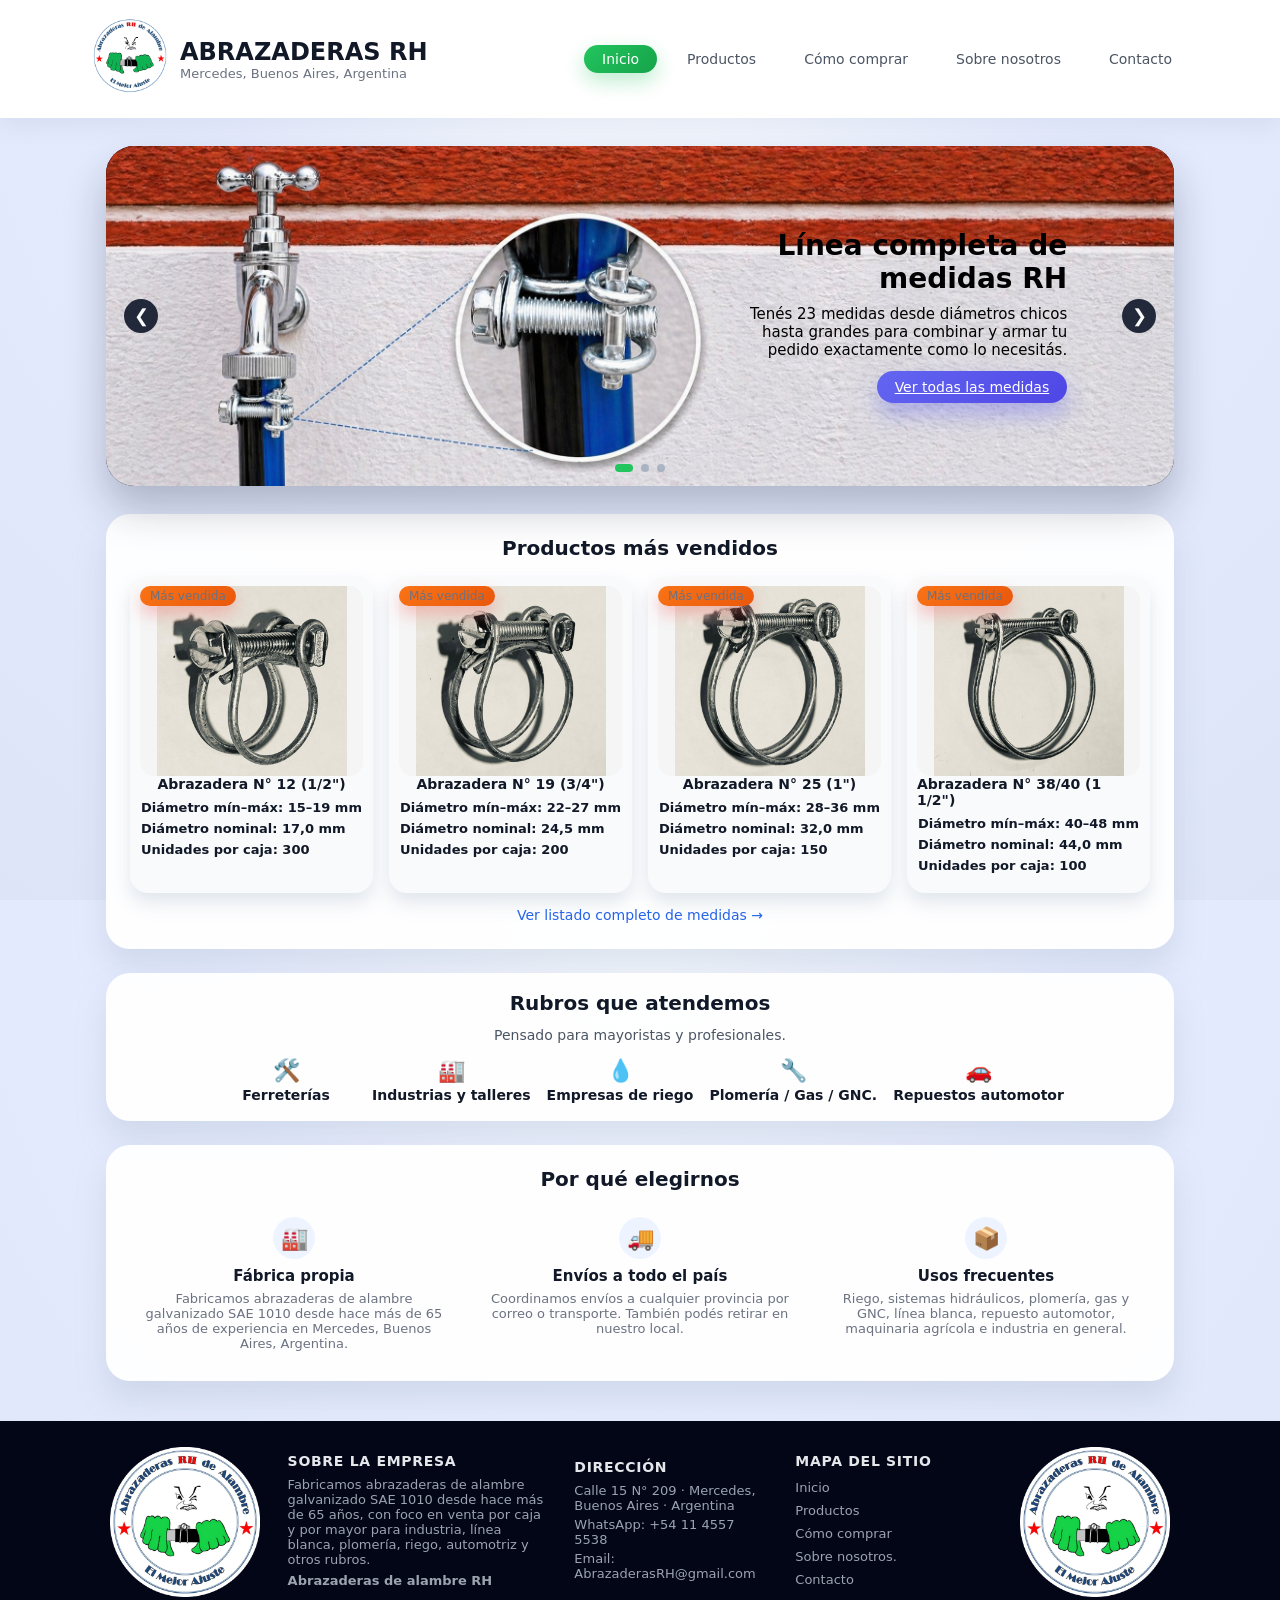
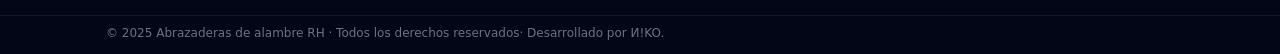
==== commit 05c5b601: "Update index.html" ====
--- a/index.html
+++ b/index.html
@@ -18,7 +18,7 @@
             <img src="logo.png" alt="Logo Abrazaderas RH" class="navbar-logo">
           </a>
           <div>
-            <a href="index.html" class="navbar-brand">Abrazaderas de alambre RH</a>
+            <a href="index.html" class="navbar-brand">ABRAZADERAS RH</a>
             <div class="navbar-sub">Mercedes, Buenos Aires, Argentina</div>
           </div>
         </div>
@@ -259,7 +259,7 @@
           <div class="footer-column">
             <h4>Dirección</h4>
             <p>Calle 15 N° 209 · Mercedes, Buenos Aires · Argentina</p>
-            <p>Teléfono / WhatsApp: +54 11 4557 5538</p>
+            <p>WhatsApp: +54 11 4557 5538</p>
             <p>Email: AbrazaderasRH@gmail.com</p>
           </div>
 
@@ -287,7 +287,7 @@
 
       <div class="footer-bottom">
         <div class="container footer-bottom-inner">
-          © 2025 Abrazaderas de alambre RH · Todos los derechos reservados
+          © 2025 Abrazaderas de alambre RH · Todos los derechos reservados· Desarrollado por И!KO.
         </div>
       </div>
     </footer>
--- a/styles.css
+++ b/styles.css
@@ -1948,3 +1948,47 @@
     margin: 0 auto 12px auto;
   }
 }
+/* ===== NAVBAR CENTRADO SOLO EN CELULAR (3 arriba, 2 abajo) ===== */
+@media (max-width: 768px) {
+
+  /* Logo + menú uno abajo del otro y centrados */
+  .navbar-inner {
+    flex-direction: column;
+    align-items: center;
+    justify-content: center;
+    gap: 8px;
+  }
+
+  /* El bloque de links: en fila, con salto de línea y centrado */
+  .nav-links {
+    display: flex;
+    flex-wrap: wrap;           /* permite 3 arriba y 2 abajo */
+    justify-content: center;   /* centra el grupo entero */
+    gap: 8px 16px;             /* espacio entre botones */
+  }
+
+  /* Cada botón del menú */
+  .nav-links .nav-link {
+    display: inline-flex;
+    align-items: center;
+    justify-content: center;
+    padding: 6px 10px;
+    text-align: center;
+  }
+}
+/* ===== FILTROS CENTRADOS SOLO EN CELULAR ===== */
+@media (max-width: 768px) {
+
+  .productos-filtros {
+    display: flex;
+    flex-wrap: wrap;          /* que puedan bajar a otra línea */
+    justify-content: center;  /* centrados en el medio */
+    gap: 8px 12px;            /* espacio entre botones */
+  }
+
+  .productos-filtros .productos-filtro-btn {
+    flex: 0 0 calc(33.33% - 12px); /* 3 botones por fila aproximado */
+    max-width: 130px;              /* que no se hagan gigantes */
+    text-align: center;
+  }
+}
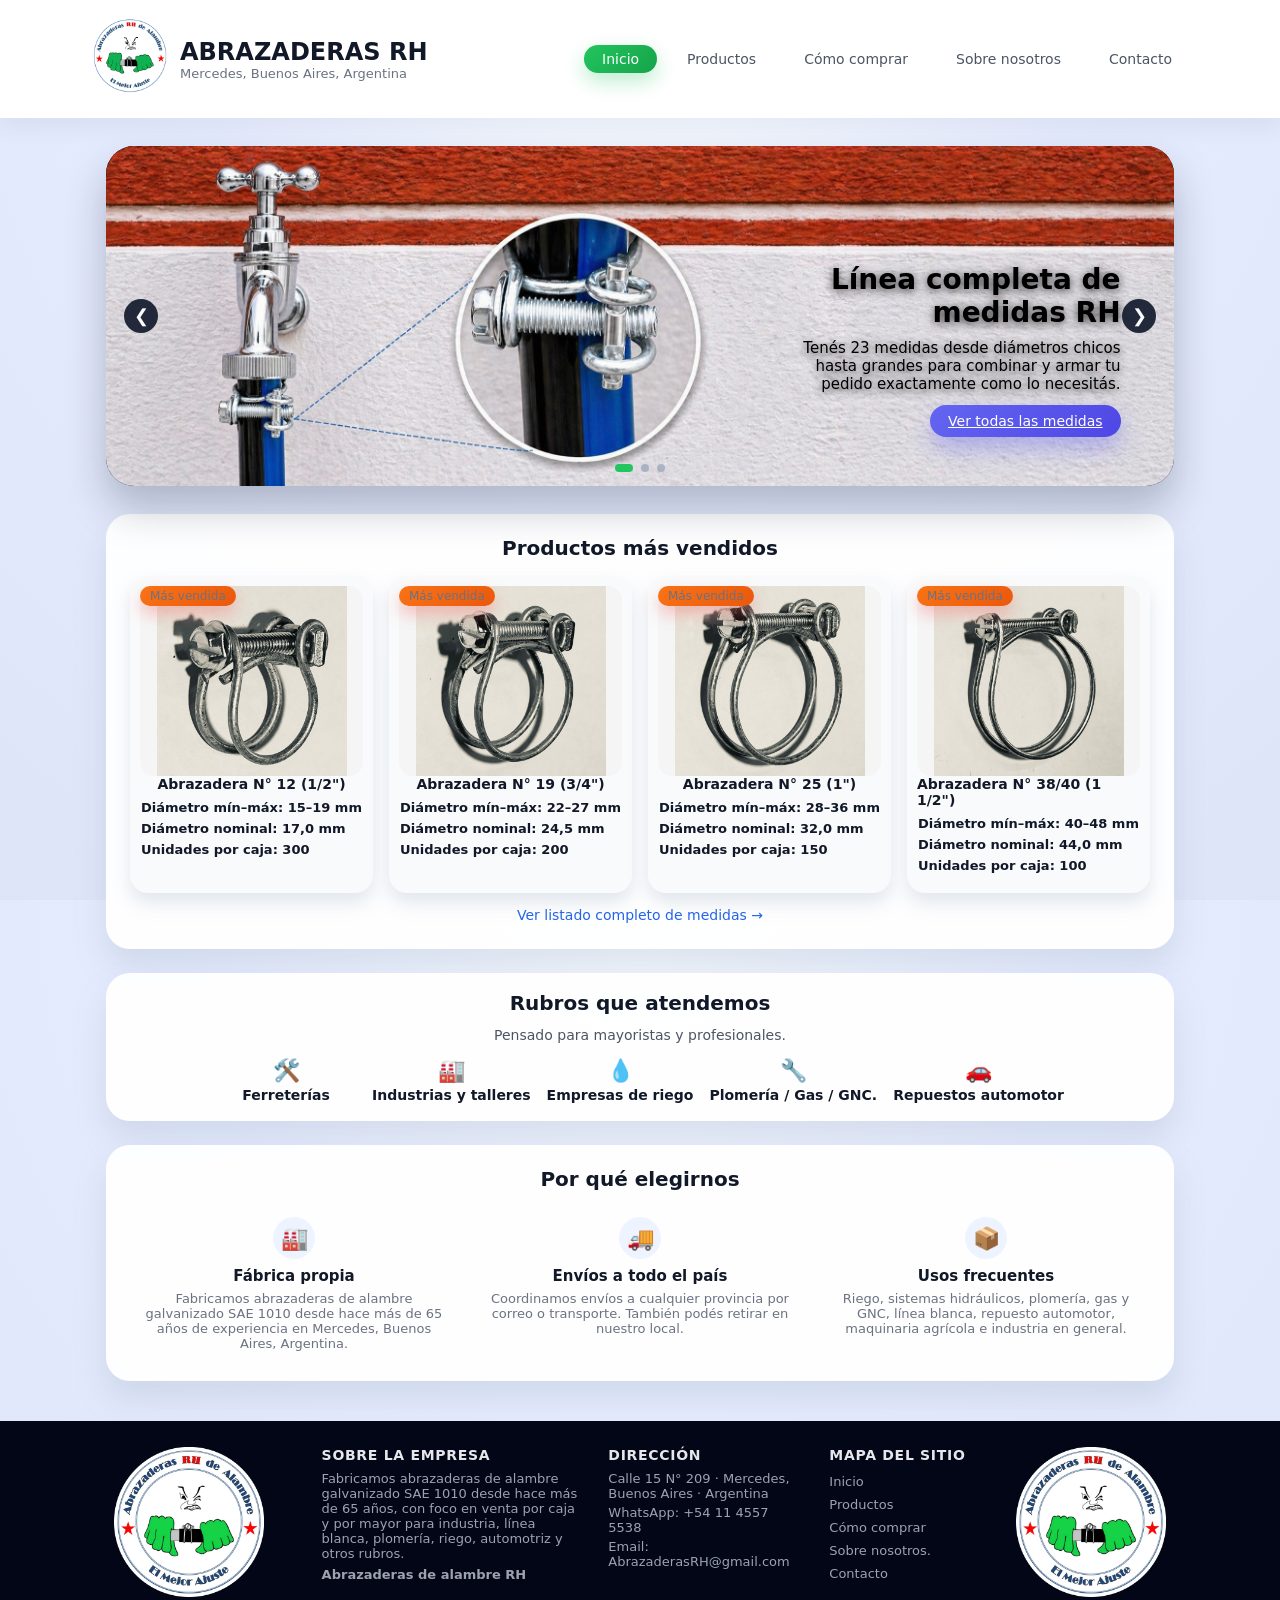
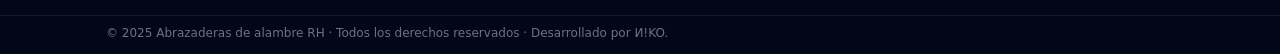
==== commit 0784fcaa: "Update index.html" ====
--- a/index.html
+++ b/index.html
@@ -287,7 +287,7 @@
 
       <div class="footer-bottom">
         <div class="container footer-bottom-inner">
-          © 2025 Abrazaderas de alambre RH · Todos los derechos reservados· Desarrollado por И!KO.
+          © 2025 Abrazaderas de alambre RH · Todos los derechos reservados · Desarrollado por И!KO.
         </div>
       </div>
     </footer>
--- a/styles.css
+++ b/styles.css
@@ -192,13 +192,21 @@
 /* Caja de texto (título + descripción) superpuesta a la imagen */
 .slide-caption {
   position: absolute;
-  right: 10%;                        /* alejado del borde derecho */
-  top: 50%;
-  transform: translateY(-50%);       /* centro vertical */
-  max-width: 360px;
+  right: 5%;              /* 👈 más pegado al borde derecho */
+  top: 60%;
+  transform: translateY(-50%);
+  max-width: 320px;      /* 👈 un poco más angosto */
   text-align: right;
 }
-
+/* Mejora de legibilidad SOLO en el slider */
+.hero-slider .slide-caption h1 {
+  text-shadow: 0 2px 10px rgba(0, 0, 0, 0.8);
+}
+
+.hero-slider .slide-caption p {
+  text-shadow: 0 2px 8px rgba(0, 0, 0, 0.8);
+}
+ 
 .slide-caption h1 {
   font-size: 28px;
   font-weight: 800;
@@ -260,8 +268,6 @@
   width: 18px;
   background: #22c55e;
 }
-
-
 
 /* -------------------
    TARJETAS GENERALES (cards blancas)
@@ -1389,6 +1395,7 @@
 .page-productos .opcion-card strong {
   display: block;
   margin-bottom: 4px;
+  text-align: center;
 }
 
 /* Hover de la tarjeta de opción */
@@ -1865,6 +1872,7 @@
     font-size: 15px;
   }
 }
+
 /* ===== Ajustes slider de INICIO en celular ===== */
 @media (max-width: 480px) {
 
@@ -1890,6 +1898,7 @@
     font-size: 13px;
   }
 }
+
 /* En pantallas chicas (celular) ocultamos el logo de arriba del footer */
 @media (max-width: 768px) {
   .footer-logo-top {
@@ -1900,25 +1909,25 @@
     display: block;
   }
 }
-/* ✅ Ajustes SOLO para celular */
+
+/* ✅ Footer centrado solo en celular */
 @media (max-width: 768px) {
 
-  /* Si ya tenés lo del logo-top, dejalo acá junto */
   .footer-logo-top {
     display: none;          /* ocultar logo de arriba en celu */
   }
 
   .footer-inner {
-    flex-direction: column; /* columnas una debajo de la otra */
-    align-items: center;    /* centrar horizontalmente */
+    flex-direction: column;
+    align-items: center;
   }
 
   .footer-main {
-    text-align: center;     /* centra todos los textos del bloque oscuro */
+    text-align: center;
   }
 
   .footer-column {
-    text-align: center;     /* títulos y párrafos centrados */
+    text-align: center;
     margin-bottom: 16px;
   }
 
@@ -1942,12 +1951,12 @@
     display: inline-block;
   }
 
-  /* Logo de abajo centrado */
   .footer-logo-bottom img {
     display: block;
     margin: 0 auto 12px auto;
   }
 }
+
 /* ===== NAVBAR CENTRADO SOLO EN CELULAR (3 arriba, 2 abajo) ===== */
 @media (max-width: 768px) {
 
@@ -1976,6 +1985,7 @@
     text-align: center;
   }
 }
+
 /* ===== FILTROS CENTRADOS SOLO EN CELULAR ===== */
 @media (max-width: 768px) {
 
@@ -1992,3 +2002,204 @@
     text-align: center;
   }
 }
+
+/* ===== MENÚ SUPERIOR ORDENADO EN CELULAR ===== */
+@media (max-width: 768px) {
+
+  /* La barra se apila en columna */
+  .navbar-inner {
+    flex-direction: column;
+    align-items: center;
+  }
+
+  /* Contenedor de los links del menú */
+  .nav-links {
+    display: flex;
+    flex-wrap: wrap;          /* permite varias filas */
+    justify-content: center;  /* centra cada fila */
+    margin-left: 0;
+    margin-top: 8px;
+    gap: 4px 0;               /* espacio vertical entre filas */
+  }
+
+  /* Cada link ocupa 1/3 del ancho → 3 por fila */
+  .nav-link {
+    flex: 0 0 33.33%;         /* 3 por fila, y la segunda fila queda 2 centrados */
+    text-align: center;
+  }
+}
+
+/* ===== AJUSTE DEL TÍTULO EN EL NAVBAR (SOLO CELULAR) ===== */
+@media (max-width: 768px) {
+
+  /* Logo + textos uno abajo del otro y centrados */
+  .navbar-left {
+    flex-direction: column;    /* logo arriba, textos abajo */
+    align-items: center;
+    text-align: center;
+  }
+
+  .navbar-logo {
+    margin-right: 0;
+    margin-bottom: 6px;
+  }
+
+  .navbar-brand {
+    font-size: 20px;           /* un poco más chico para que no se corte */
+    line-height: 1.1;
+    white-space: normal;       /* permite que el texto se parta en 2 líneas */
+  }
+
+  .navbar-sub {
+    font-size: 13px;
+  }
+}
+
+/* ===== AJUSTES SOLO PARA CELULAR - CONTACTO ===== */
+@media (max-width: 768px) {
+
+  .page-contacto .contact-card {
+    max-width: 100%;
+    margin: 32px auto;
+    padding: 24px 20px 32px;
+  }
+
+  .page-contacto .contact-data-block {
+    margin-top: 16px;
+  }
+
+  /* Icono + título + botón copiar en una fila,
+     y el valor pasa a la línea de abajo */
+  .page-contacto .contact-row {
+    justify-content: flex-start;
+    align-items: flex-start;
+    flex-wrap: wrap;
+  }
+
+  .page-contacto .contact-icon {
+    margin-top: 2px;
+  }
+
+  .page-contacto .contact-label {
+    font-size: 14px;
+    font-weight: 600;
+  }
+
+  .page-contacto .copy-btn {
+    margin-left: auto; /* icono de copiar pegado a la derecha */
+  }
+
+  .page-contacto .contact-value {
+    flex-basis: 100%;  /* ocupa toda la línea de abajo */
+    margin-left: 26px; /* sangría para que quede debajo del texto */
+    margin-top: 2px;
+    text-align: left;
+  }
+}
+/* Ocultar botón de copiar solo en celular */
+@media (max-width: 768px) {
+  .page-contacto .copy-btn {
+    display: none;
+  }
+}
+/* ===== FOOTER: centrado simétrico + títulos alineados arriba (SOLO DESKTOP) ===== */
+@media (min-width: 769px) {
+
+  /* 2) Que los títulos (y todo el bloque) arranquen alineados arriba */
+  .footer-inner{
+    align-items: flex-start;
+  }
+
+  /* Los H4 no deben tener margen arriba (así quedan todos al mismo nivel) */
+  .footer-column h4{
+    margin-top: 0;
+  }
+
+  /* Mantener los logos centrados en vertical dentro del footer (aunque el grid esté "arriba") */
+  .footer-logo-side{
+    align-self: center;
+  }
+
+  /* 1) Simetría: acercar los logos hacia el bloque central */
+  .footer-inner .footer-logo-side:first-child{
+    justify-content: flex-end;   /* logo izquierdo hacia la derecha */
+  }
+
+  .footer-inner .footer-logo-side:last-child{
+    justify-content: flex-start; /* logo derecho hacia la izquierda */
+  }
+
+  /* 1) Simetría visual: el último bloque (MAPA DEL SITIO) alineado a la derecha */
+  .footer-inner .footer-column:nth-child(4){
+    text-align: right;
+  }
+}
+/* ===== FOOTER: mover TODO el bloque central junto (3 columnas) ===== */
+@media (min-width: 769px) {
+
+  /* IMPORTANTE: anulamos el cambio que movía solo "MAPA DEL SITIO" */
+  .footer-inner .footer-column:nth-child(4){
+    text-align: left;
+  }
+
+  /* Movemos las 3 columnas del medio juntas (como una sola unidad) */
+  .footer-inner .footer-column{
+    transform: translateX(34px); /* <- ajustá este número si querés 12px / 20px / 24px */
+  }
+}
+/* BACKDROP */
+.modal-confirmacion-backdrop {
+  position: fixed;
+  top: 0;
+  left: 0;
+  width: 100%;
+  height: 100%;
+  background: rgba(0,0,0,0.5);
+  display: none;
+  align-items: center;
+  justify-content: center;
+  z-index: 9999;
+  padding: 16px;
+}
+
+.modal-confirmacion-backdrop.visible {
+  display: flex;
+}
+
+/* MODAL */
+.modal-confirmacion {
+  background: #ffffff;
+  border-radius: 16px;
+  padding: 24px 20px;
+  max-width: 420px;
+  width: 100%;
+  text-align: center;
+  box-shadow: 0 20px 40px rgba(0,0,0,0.2);
+}
+
+/* TEXTO */
+.modal-confirmacion-texto {
+  font-size: 15px;
+  margin-bottom: 20px;
+  line-height: 1.5;
+}
+
+/* BOTON WHATSAPP */
+.btn-whatsapp-modal {
+  display: block;
+  width: 100%;
+  background: #25D366;
+  color: white;
+  padding: 12px;
+  border-radius: 10px;
+  font-weight: bold;
+  text-decoration: none;
+  margin-bottom: 10px;
+}
+
+/* TEXTO CHICO */
+.modal-confirmacion-info {
+  font-size: 13px;
+  color: #6b7280;
+  margin-bottom: 16px;
+}
